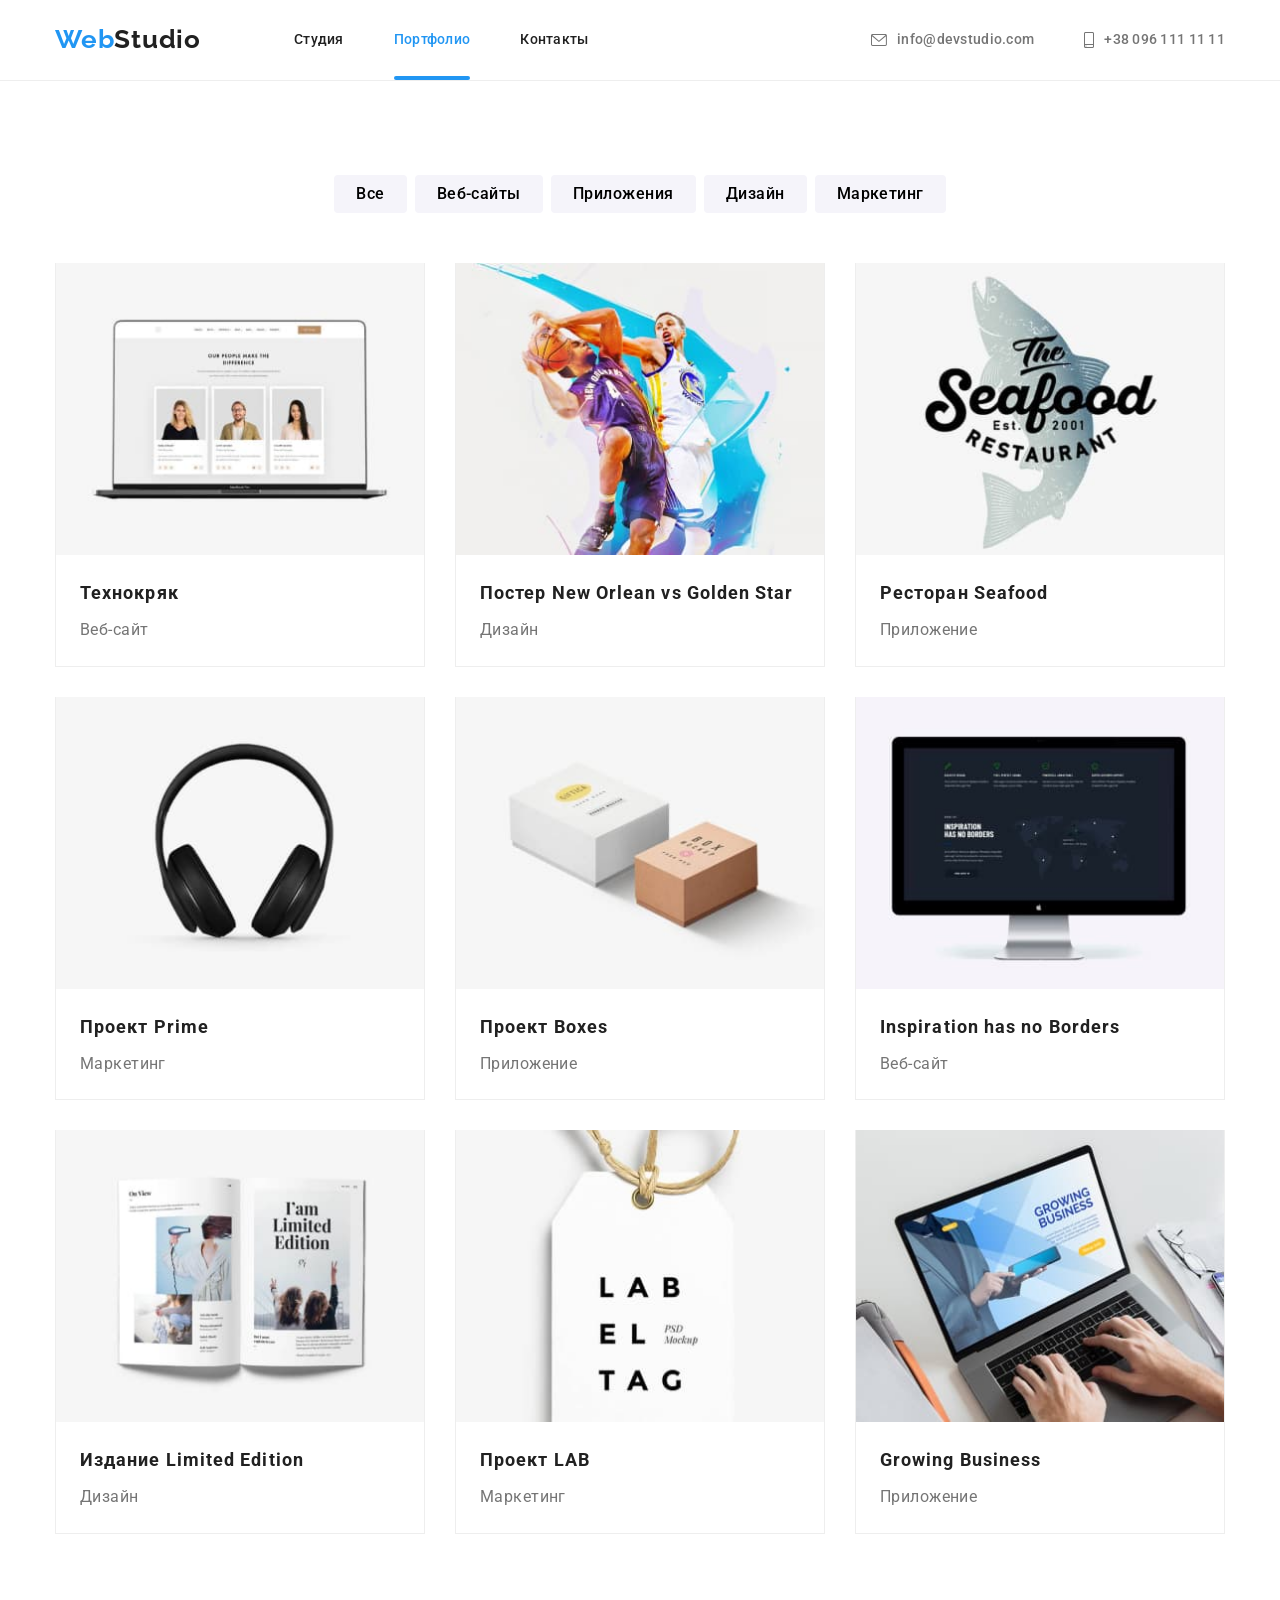
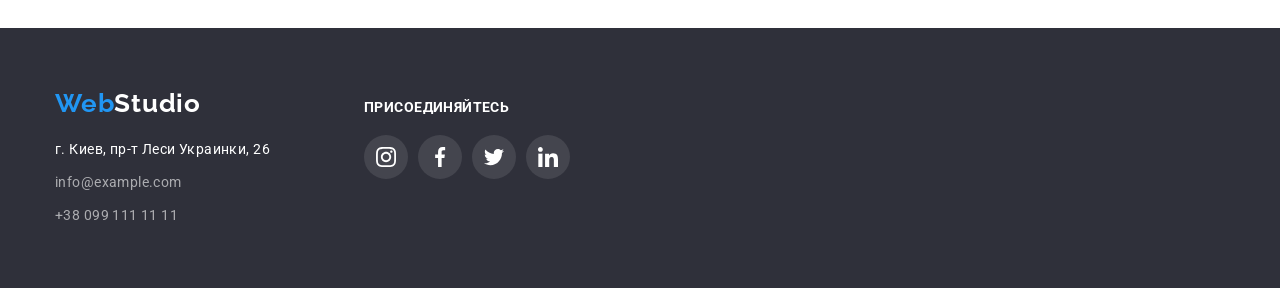
==== portfolio.html @ 8bd81fed "Lesson 6" ====
<!DOCTYPE html>
<html lang="ru">

<head>
  <meta charset="UTF-8">
  <meta http-equiv="X-UA-Compatible" content="IE=edge">
  <meta name="viewport" content="width=device-width, initial-scale=1.0">
  <title>Portfolio</title>
  <link href="https://fonts.googleapis.com/css2?family=Raleway:wght@700&family=Roboto:wght@400;500;700;900&display=swap"
    rel="stylesheet">
  <link rel="stylesheet" href="https://cdnjs.cloudflare.com/ajax/libs/modern-normalize/1.1.0/modern-normalize.min.css"
    integrity="sha512-wpPYUAdjBVSE4KJnH1VR1HeZfpl1ub8YT/NKx4PuQ5NmX2tKuGu6U/JRp5y+Y8XG2tV+wKQpNHVUX03MfMFn9Q=="
    crossorigin="anonymous" referrerpolicy="no-referrer" />
  <link rel="stylesheet" type="text/css" href="./css/styles.css">
</head>

<body>
  <!-- Шапка -->
  <header class="page-header">
    <div class="container">
      <!-- Блок навигации -->
      <div class="header-flex">
        <nav class="nav">
          <a class="logo" href="./index.html">Web<span class="studio">Studio</span></a>
          <ul class="site-nav">
            <li class="item"><a class="link" href="./index.html">Студия</a></li>
            <li class="item"><a class="link current" href="./portfolio.html">Портфолио</a></li>
            <li class="item"><a class="link" href="#">Контакты</a></li>
          </ul>
        </nav>
        <!-- Блок контактов -->
        <div class="contacts">
          <a class="link" href="mailto:info@devstudio.com">
            <svg class="icon" width="16" height="12">
              <use href="./images/icons.svg#icon-envelope"></use>
            </svg>
            info@devstudio.com</a>
          <a class="link" href="tel:+380961111111">
            <svg class="icon" width="10" height="16">
              <use href="./images/icons.svg#icon-smartphone"></use>
            </svg>
            +38 096 111 11 11</a>
        </div>
      </div>
    </div>
  </header>
  <!-- Основной контент -->
  <main>
    <section class="section">
      <div class="container">
        <h1 class="portfolio-section-title visually-hidden">Примеры наших работ</h1>
        <!-- Блок кнопок -->
        <ul class="examples-buton">
          <li class="item"><button class="btn" type="button">Все</button></li>
          <li class="item"><button class="btn" type="button">Веб-сайты</button></li>
          <li class="item"><button class="btn" type="button">Приложения</button></li>
          <li class="item"><button class="btn" type="button">Дизайн</button></li>
          <li class="item"><button class="btn" type="button">Маркетинг</button></li>
        </ul>
        <!-- Блок примеров работ -->
        <ul class="examples">
          <li class="item">
            <a href="#" class="example-link">
              <div class="example-thumb">
                <img src="./images/portf1.jpg" alt="Технокряк" width="368">
                <div class="overlay">
                  <p class="text">Ресурс предлагает комплексные предложения с разным уровнем функционала и сервисов. Все
                    это позволит посетителю получить
                    исчерпывающие сведения о компании или частном лице.</p>
                </div>
              </div>
              <div class="description">
                <h2 class="title">Технокряк</h2>
                <p class="text">Веб-сайт</p>
              </div>
            </a>
          </li>
          <li class="item">
            <a href="#" class="example-link">
              <div class="example-thumb">
                <img src="./images/portf2.jpg" alt="Постер New Orlean vs Golden Star" width="368">
                <div class="overlay">
                  <p class="text">Ресурс предлагает комплексные предложения с разным уровнем функционала и сервисов. Все
                    это позволит посетителю получить
                    исчерпывающие сведения о компании или частном лице.</p>
                </div>
              </div>
              <div class="description">
                <h2 class="title">Постер New Orlean vs Golden Star</h2>
                <p class="text">Дизайн</p>
              </div>
            </a>
          </li>
          <li class="item">
            <a href="#" class="example-link">
              <div class="example-thumb">
                <img src="./images/portf3.jpg" alt="Ресторан Seafood" width="368">
                <div class="overlay">
                  <p class="text">Ресурс предлагает комплексные предложения с разным уровнем функционала и сервисов. Все
                    это позволит посетителю получить
                    исчерпывающие сведения о компании или частном лице.</p>
                </div>
              </div>
              <div class="description">
                <h2 class="title">Ресторан Seafood</h2>
                <p class="text">Приложение</p>
              </div>
            </a>
          </li>
          <li class="item">
            <a href="" class="example-link">
              <div class="example-thumb">
                <img src="./images/portf4.jpg" alt="Проект Prime" width="368">
                <div class="overlay">
                  <p class="text">Ресурс предлагает комплексные предложения с разным уровнем функционала и сервисов. Все
                    это позволит посетителю получить
                    исчерпывающие сведения о компании или частном лице.</p>
                </div>
              </div>
              <div class="description">
                <h2 class="title">Проект Prime</h2>
                <p class="text">Маркетинг</p>
              </div>
            </a>
          </li>
          <li class="item">
            <a href="" class="example-link">
              <div class="example-thumb">
                <img src="./images/portf5.jpg" alt="Проект Boxes" width="368">
                <div class="overlay">
                  <p class="text">Ресурс предлагает комплексные предложения с разным уровнем функционала и сервисов. Все
                    это позволит посетителю получить
                    исчерпывающие сведения о компании или частном лице.</p>
                </div>
              </div>
              <div class="description">
                <h2 class="title">Проект Boxes</h2>
                <p class="text">Приложение</p>
              </div>
            </a>
          </li>
          <li class="item">
            <a href="" class="example-link">
              <div class="example-thumb">
                <img src="./images/portf6.jpg" alt="Inspiration has no Borders" width="368">
                <div class="overlay">
                  <p class="text">Ресурс предлагает комплексные предложения с разным уровнем функционала и сервисов. Все
                    это позволит посетителю получить
                    исчерпывающие сведения о компании или частном лице.</p>
                </div>
              </div>
              <div class="description">
                <h2 class="title">Inspiration has no Borders</h2>
                <p class="text">Веб-сайт</p>
              </div>
            </a>
          </li>
          <li class="item">
            <a href="" class="example-link">
              <div class="example-thumb">
                <img src="./images/portf7.jpg" alt="Издание Limited Edition" width="368">
                <div class="overlay">
                  <p class="text">Ресурс предлагает комплексные предложения с разным уровнем функционала и сервисов. Все
                    это позволит посетителю получить
                    исчерпывающие сведения о компании или частном лице.</p>
                </div>
              </div>
              <div class="description">
                <h2 class="title">Издание Limited Edition</h2>
                <p class="text">Дизайн</p>
              </div>
            </a>
          </li>
          <li class="item">
            <a href="" class="example-link">
              <div class="example-thumb">
                <img src="./images/portf8.jpg" alt="Проект LAB" width="368">
                <div class="overlay">
                  <p class="text">Ресурс предлагает комплексные предложения с разным уровнем функционала и сервисов. Все
                    это позволит посетителю получить
                    исчерпывающие сведения о компании или частном лице.</p>
                </div>
              </div>
              <div class="description">
                <h2 class="title">Проект LAB</h2>
                <p class="text">Маркетинг</p>
              </div>
            </a>
          </li>
          <li class="item">
            <a href="" class="example-link">
              <div class="example-thumb">
                <img src="./images/portf9.jpg" alt="Growing Business" width="368">
                <div class="overlay">
                  <p class="text">Ресурс предлагает комплексные предложения с разным уровнем функционала и сервисов. Все
                    это позволит посетителю получить
                    исчерпывающие сведения о компании или частном лице.</p>
                </div>
              </div>
              <div class="description">
                <h2 class="title">Growing Business</h2>
                <p class="text">Приложение</p>
              </div>
            </a>
          </li>
        </ul>
      </div>
    </section>
  </main>
  <!-- Подвал -->
  <footer class="footer">
    <div class="container flex">
      <div class="studio-address">
        <a class="logo-footer" href="./index.html">Web<span class="studio-footer">Studio</span></a>
        <address>
          <ul class="address">
            <li class="sity">г. Киев, пр-т Леси Украинки, 26</li>
            <li class="sity-link"><a class="link" href="mailto:info@example.com">info@example.com</a></li>
            <li class="sity-link"><a class="link" href="tel:+380991111111">+38 099 111 11 11</a></li>
          </ul>
        </address>
      </div>
      <div class="social">
        <p class="social-text">Присоединяйтесь</p>
        <ul class="social-list">
          <li class="item">
            <a href="#" class="link">
              <svg class="icon" width="20" height="20">
                <use href="./images/icons.svg#icon-instagram"></use>
              </svg>
            </a>
          </li>
          <li class="item">
            <a href="#" class="link">
              <svg class="icon" width="20" height="20">
                <use href="./images/icons.svg#icon-facebook"></use>
              </svg>
            </a>
          </li>
          <li class="item">
            <a href="#" class="link">
              <svg class="icon" width="20" height="20">
                <use href="./images/icons.svg#icon-twitter"></use>
              </svg>
            </a>
          </li>
          <li class="item">
            <a href="#" class="link">
              <svg class="icon" width="20" height="20">
                <use href="./images/icons.svg#icon-linkedin"></use>
              </svg>
            </a>
          </li>
        </ul>
      </div>
    </div>
  </footer>
</body>

</html>
---- css/styles.css ----
:root {
    --primary-text-color: #757575;
    --title-text-color: #212121;
    --acent-color: #2196F3;
    --primary-white-color: #ffffff;
    --primay-grey-color: #2F303A;
    --address-link-color: rgba(255, 255, 255, 0.6);
    --examples-button-color: #F5F4FA;
    --border-color: #eeeeee;
    --primary-icon-color: #AFB1B8;
    --footer-fon-social-link: rgba(255, 255, 255, 0.1);
    --primary-animation-function: cubic-bezier(0.4, 0, 0.2, 1);
}

/* Цвет фона #ffffff */
/* Цвет фона героя и футера #2F303A */
/* Цвет фона "Наша команда" #F5F4FA */
/* Цвет основного текста #757575 */
/* Цвет вторичного текста #212121 */
/* Белый #ffffff */
/* Акцент #2196F3 */
/* в футере #FFFFFF 60 % */

/* Стили Веб-сайта */
/* Style Web-site */

/* Основные стили страницы */
/* Basic Page Styles */
body {
    background-color: var(--primary-white-color);
    color: var(--primary-text-color);
    font-family: 'Roboto', sans-serif;
    font-size: 14px;
    letter-spacing: 0.03em;
}

/* Сброс свойств */
/* Reset properties */
ul {
    list-style: none;
}

a {
    text-decoration: none;
}

img {
    display: block;
}


/* container */
/* Служит для обертывания секций 
(задается основная ширина, отступы, центрирование */
.container {
    width: 1200px;
    margin-left: auto;
    margin-right: auto;
    padding-left: 15px;
    padding-right: 15px;
}


/* Шапка сайта */
/* Header */
.page-header {
    border-bottom: 1px solid var(--border-color);
}

.header-flex {
    display: flex;
}

.nav {
    display: flex;
}

/* Логотип */
/* logo */
.logo {
    display: block;
    align-items: center;
    padding-top: 24px;
    padding-bottom: 25px;
    margin-right: 93px;
    color: var(--acent-color);
    font-family: 'Raleway', sans-serif;
    font-weight: 700;
    font-size: 26px;
    line-height: 1.19;
    letter-spacing: 0.03em;
}

.logo .studio {
    color: var(--title-text-color);
}



/* Навигация сайта */
/* site-nav */
.site-nav {
    display: flex;
    align-items: center;
    margin-top: 0;
    margin-bottom: 0;
    padding-left: 0;

}

.site-nav .item {

    margin-right: 50px;
}

.site-nav .item:last-child {
    margin-right: 0;
}

.site-nav .link {
    display: block;
    padding-top: 32px;
    padding-bottom: 32px;
    color: var(--title-text-color);
    font-weight: 500;
    font-size: 14px;
    line-height: 1.14;
    letter-spacing: 0.02em;
    transition-property: color;
    transition-duration: 250ms;
    transition-timing-function: var(--primary-animation-function);
    transition-delay: 0ms;

}

.site-nav .link:hover,
.site-nav .link:focus {
    color: var(--acent-color);
}

.site-nav .link.current {
    color: var(--acent-color);
    position: relative;
}

.site-nav .link.current::after {
    position: absolute;
    left: 0;
    bottom: 0;
    width: 100%;
    height: 4px;
    display: block;
    content: "";
    background-color: var(--acent-color);
    border-radius: 2px;
}

/* .site-nav .link.current::after {
    content: "";
    display: block;
    height: 4px;
    background-color: var(--acent-color);
    border-radius: 2px;
} */



/* Блок контактов */
/* contacts */
.contacts {
    display: flex;
    align-items: center;
    margin-left: auto;

}

.contacts .link {
    display: flex;
    align-items: center;
    padding-top: 32px;
    padding-bottom: 32px;
    margin-right: 50px;
    color: var(--primary-text-color);
    fill: var(--primary-text-color);
    font-weight: 500;
    font-size: 14px;
    line-height: 1.14;
    letter-spacing: 0.02em;
    transition-property: color, fill;
    transition-duration: 250ms;
    transition-timing-function: var(--primary-animation-function);
    transition-delay: 0ms;
}

.contacts .link:last-child {
    margin-right: 0;
}

.contacts .link:hover,
.contacts .link:focus {
    color: var(--acent-color);
    fill: var(--acent-color);
}

.contacts .icon {
    margin-right: 10px;
}

/* Блок герой */
/* hero */
.hero {
    padding: 200px 0;
    background-color: var(--primay-grey-color);
    background-image: linear-gradient(rgba(47, 48, 58, 0.4), rgba(47, 48, 58, 0.4)), url(../images/backgroundHero.jpg);
    background-repeat: no-repeat;
    background-position: 50% 50%;
    text-align: center;
    max-width: 1600px;
    margin: 0 auto;
}

.hero .title {
    width: 696px;
    color: var(--primary-white-color);
    font-weight: 900;
    font-size: 44px;
    line-height: 1.36;
    letter-spacing: 0.06em;
    text-transform: uppercase;
    margin-top: 0;
    margin-bottom: 30px;
    margin-left: auto;
    margin-right: auto;

}

.hero .btn {
    background-color: var(--acent-color);
    color: var(--primary-white-color);
    font-weight: 700;
    font-size: 16px;
    line-height: 1.87;
    letter-spacing: 0.06em;
    text-align: center;
    cursor: pointer;
    min-width: 200px;
    padding: 10px 32px;
    border: 0;
    border-radius: 4px;
}



/* Секция */
/* section */

.section {
    padding-top: 94px;
    padding-bottom: 94px;
}

.section-title {
    color: var(--title-text-color);
    font-weight: 700;
    font-size: 36px;
    line-height: 1.17;
    text-align: center;
    letter-spacing: 0.03em;
    margin-top: 0;
    margin-bottom: 50px;
}

/* Секция преимуществ */
/* features-section */

/* Блок преимуществ */
/* features block */
.section-title.visually-hidden {
    position: absolute;
    width: 1px;
    height: 1px;
    margin: -1px;
    border: 0;
    padding: 0;
    white-space: nowrap;
    clip-path: inset(100%);
    clip: rect(0 0 0 0);
    overflow: hidden;
}

.features-list {
    display: flex;
    justify-content: space-between;
    margin-top: 0;
    margin-bottom: 0;
    padding-left: 0;
}

.features-list .title {
    color: var(--title-text-color);
    font-weight: 700;
    font-size: 14px;
    line-height: 1.14;
    letter-spacing: 0.03em;
    text-transform: uppercase;
    margin-top: 0;
    margin-bottom: 10px;
}

.features-list .text {
    max-width: 270px;
    line-height: 1.71;
    margin-top: 0;
    margin-bottom: 0;
}

.features-list .thumb {
    background-color: var(--examples-button-color);
    border-radius: 4px;
    display: flex;
    height: 120px;
    align-items: center;
    justify-content: center;
    margin-bottom: 30px;
}

/* Блок работы */
/* Work block */
.work {
    display: flex;
    justify-content: space-between;
    margin-top: 0;
    margin-bottom: 0;
    padding-left: 0;
}

.section.work {
    padding-top: 0;
}

.work .item {
    position: relative;
}

.work .title {
    margin-top: 0;
    margin-bottom: 0;
    color: var(--primary-white-color);
    font-size: 14px;
    line-height: 1.14;
    text-transform: uppercase;

}

.work .text-img {
    position: absolute;
    left: 0;
    bottom: 0;
    width: 100%;
    height: 70px;
    display: flex;
    justify-content: center;
    align-items: center;
    background-color: rgba(47, 48, 58, 0.8);
}

/* Секция команды */
/* team-section */

.team {
    background-color: var(--examples-button-color);
}

.team-list {
    display: flex;
    flex-wrap: wrap;
    align-items: flex-start;
    margin-left: -30px;
    margin-top: 0;
    margin-bottom: 0;
    padding-left: 0;
}

.team-list>.item {
    margin-left: 30px;
    border: 1px solid var(--border-color);
    border-top: 0;
    border-radius: 0 0 4px 4px;
    box-shadow: 0px 1px 3px rgba(0, 0, 0, 0.12),
        0px 1px 1px rgba(0, 0, 0, 0.14),
        0px 2px 1px rgba(0, 0, 0, 0.2);
}

.team-list>.item:not(:nth-last-child(-n+4)) {
    margin-bottom: 30px;
}

.team-list .title {
    color: var(--title-text-color);
    font-weight: 500;
    font-size: 16px;
    line-height: 1.19;
    text-align: center;
    margin-top: 0;
    margin-bottom: 10px;
}

.team-list .text {
    font-size: 16px;
    line-height: 1.19;
    text-align: center;
    margin-top: 0;
    margin-bottom: 16px;
}

.team-list .content-team {
    padding: 30px 32px;
    background-color: var(--primary-white-color);
}

.social-list {
    display: flex;
    justify-content: space-between;
    padding-left: 0;
}

.social-list .link {
    display: flex;
    justify-content: center;
    align-items: center;
    width: 44px;
    height: 44px;
    border-radius: 50%;
    fill: var(--primary-icon-color);
    transition-property: background-color, fill;
    transition-duration: 250ms;
    transition-timing-function: var(--primary-animation-function);
    transition-delay: 0ms;
}

.social-list .link:hover,
.social-list .link:focus {
    background-color: var(--acent-color);
    fill: var(--primary-white-color);
}


.clients-list {
    display: flex;
    flex-wrap: wrap;
    justify-content: space-between;
    margin-top: 0;
    margin-bottom: 0;
    padding-left: 0;
}


.clients-list .link {
    display: flex;
    justify-content: center;
    align-items: center;
    width: 170px;
    height: 92px;
    border: 1px solid var(--primary-icon-color);
    border-radius: 4px;
    fill: var(--primary-icon-color);
    transition-property: border, fill;
    transition-duration: 250ms;
    transition-timing-function: var(--primary-animation-function);
    transition-delay: 0ms;
}

.clients-list .link:hover,
.clients-list .link:focus {
    border: 1px solid var(--acent-color);
    fill: var(--acent-color);
}

/* Подвал */
/* footer */
.footer {
    background-color: var(--primay-grey-color);
    line-height: 1.71;
    letter-spacing: 0.03em;
    padding-top: 60px;
    padding-bottom: 60px;
}

.logo-footer {
    display: block;
    align-items: center;
    margin-right: 93px;
    color: var(--acent-color);
    font-family: 'Raleway', sans-serif;
    font-weight: 700;
    font-size: 26px;
    line-height: 1.19;
    letter-spacing: 0.03em;
}

.logo-footer .studio-footer {
    color: var(--primary-white-color);
}

.footer .logo-footer {
    margin-bottom: 20px;
    display: block;
}

.address {
    margin-top: 0;
    margin-bottom: 0;
    padding-left: 0;
}

.address .link {
    color: var(--address-link-color);
    font-style: normal;
    line-height: 1.71;
}

.address .sity {
    color: var(--primary-white-color);
    font-style: normal;
    margin-bottom: 9px;
}

.address .sity-link {
    margin-bottom: 9px;
}

.sity-link:last-child {
    margin-bottom: 0;
}

.footer .social {
    width: 206px;
}

.footer .social-text {
    margin-top: 0;
    margin-bottom: 20px;
    color: var(--primary-white-color);
    font-weight: 700;
    line-height: 1.14;
    text-transform: uppercase;
}

.footer .social-list {
    margin-top: 0;
    margin-bottom: 0;
    padding-right: 0;
}

.container.flex {
    display: flex;
    align-items: baseline;
}

.footer .studio-address {
    margin-right: 70px;
}

.footer .social-list .link {
    background-color: var(--footer-fon-social-link);
    fill: var(--primary-white-color);
    transition-property: background-color;
    transition-duration: 250ms;
    transition-timing-function: var(--primary-animation-function);
    transition-delay: 0ms;
}

.footer .social-list .link:hover,
.footer .social-list .link:focus {
    background-color: var(--acent-color);
}

.backdrop {
    position: fixed;
    left: 0;
    top: 0;
    width: 100vw;
    height: 100vh;
    background-color: rgba(0, 0, 0, 0.2);
    transition-property: opacity, visibility;
    transition-duration: 250ms;
    transition-timing-function: var(--primary-animation-function);
}

.backdrop.is-hidden {
    opacity: 0;
    visibility: hidden;
    pointer-events: none;
}

.backdrop.is-hidden .modal {
    transform: translate(-50%, -50%) scale(0.5);
}

.modal {
    position: absolute;
    width: 528px;
    height: 580px;
    left: 50%;
    top: 50%;
    transform: translate(-50%, -50%) scale(1);
    background-color: var(--primary-white-color);
    transition-property: transform;
    transition-duration: 250ms;
    transition-timing-function: var(--primary-animation-function);
}

.modal-close-btn {
    position: absolute;
    top: 8px;
    right: 8px;
    width: 30px;
    height: 30px;
    padding: 0;
    display: flex;
    justify-content: center;
    align-items: center;
    border: 1px solid rgba(0, 0, 0, 0.1);
    border-radius: 50%;
    background-color: transparent;
    cursor: pointer;
}

/* Портфолио */
/* portfolio */

.portfolio-section-title {
    margin-top: 0;
    margin-bottom: 94px;
    color: var(--title-text-color);
    font-weight: 700;
    font-size: 36px;
    line-height: 1.17;
    text-align: center;
    letter-spacing: 0.03em;
}

.portfolio-section-title.visually-hidden {
    position: absolute;
    width: 1px;
    height: 1px;
    margin: -1px;
    border: 0;
    padding: 0;
    white-space: nowrap;
    clip-path: inset(100%);
    clip: rect(0 0 0 0);
    overflow: hidden;
}


/* Блок кнопок */
/* Button block */
.examples-buton {
    display: flex;
    justify-content: center;
    margin-top: 0;
    margin-bottom: 50px;
    padding-left: 0;
}

.examples-buton .btn {
    background-color: var(--examples-button-color);
    cursor: pointer;
    font-weight: 500;
    font-size: 16px;
    line-height: 1.63;
    text-align: center;
    letter-spacing: 0.03em;
    padding: 6px 22px;
    border: none;
    border-radius: 4px;
    transition-property: background-color, color, box-shadow;
    transition-duration: 250ms;
    transition-timing-function: var(--primary-animation-function);
    transition-delay: 0ms;
}

.examples-buton .item:not(:last-child) {
    margin-right: 8px;
}

.examples-buton .btn:hover,
.examples-buton .btn:focus {
    box-shadow: 0px 3px 1px rgba(0, 0, 0, 0.1), 0px 1px 2px rgba(0, 0, 0, 0.08), 0px 2px 2px rgba(0, 0, 0, 0.12);
    background-color: var(--acent-color);
    color: var(--primary-white-color);
    cursor: pointer;
}

/* Блок примеров работ */
/* examples block */
.examples {
    display: flex;
    flex-wrap: wrap;
    margin-left: -30px;
    margin-top: 0;
    margin-bottom: 0;
    padding-left: 0;
}

.examples .item {
    margin-left: 30px;
    border: 1px solid var(--border-color);
    border-top: 0;

}

.examples .example-link {
    position: relative;
    display: block;
    color: inherit;
    font-size: inherit;
    transition-property: box-shadow;
    transition-duration: 250ms;
    transition-timing-function: var(--primary-animation-function);
    transition-delay: 0ms;
}

.examples .example-link:hover {
    box-shadow: 0px 1px 1px rgba(0, 0, 0, 0.12),
        0px 4px 4px rgba(0, 0, 0, 0.06),
        1px 4px 6px rgba(0, 0, 0, 0.16);
}

.examples .item:not(:nth-last-child(-n+3)) {
    margin-bottom: 30px;
}

/* Блок описания картинок */
/* Image description block */
.description {
    padding: 20px 24px;
}

.examples .title {
    margin-top: 0;
    margin-bottom: 4px;
    color: var(--title-text-color);
    font-weight: 700;
    font-size: 18px;
    line-height: 2;
    letter-spacing: 0.06em;
}

.examples .text {
    margin-top: 0;
    margin-bottom: 0;
    font-size: 16px;
    line-height: 1.88;
}

.example-thumb {
    position: relative;
    overflow: hidden;
}


.overlay {
    position: absolute;
    left: 0;
    top: 0;
    width: 100%;
    height: 100%;
    display: flex;
    justify-content: center;
    align-items: center;
    transform: translateY(100%);
    transition-property: transform;
    transition-duration: 250ms;
    transition-timing-function: var(--primary-animation-function);
    transition-delay: 0ms;
    background-color: rgba(33, 150, 243, 0.9);

}

.overlay .text {
    width: 322px;
    font-size: 18px;
    line-height: 1.55;
    color: var(--primary-white-color);
}

.example-link:hover .overlay {
    transform: translateY(0);
}
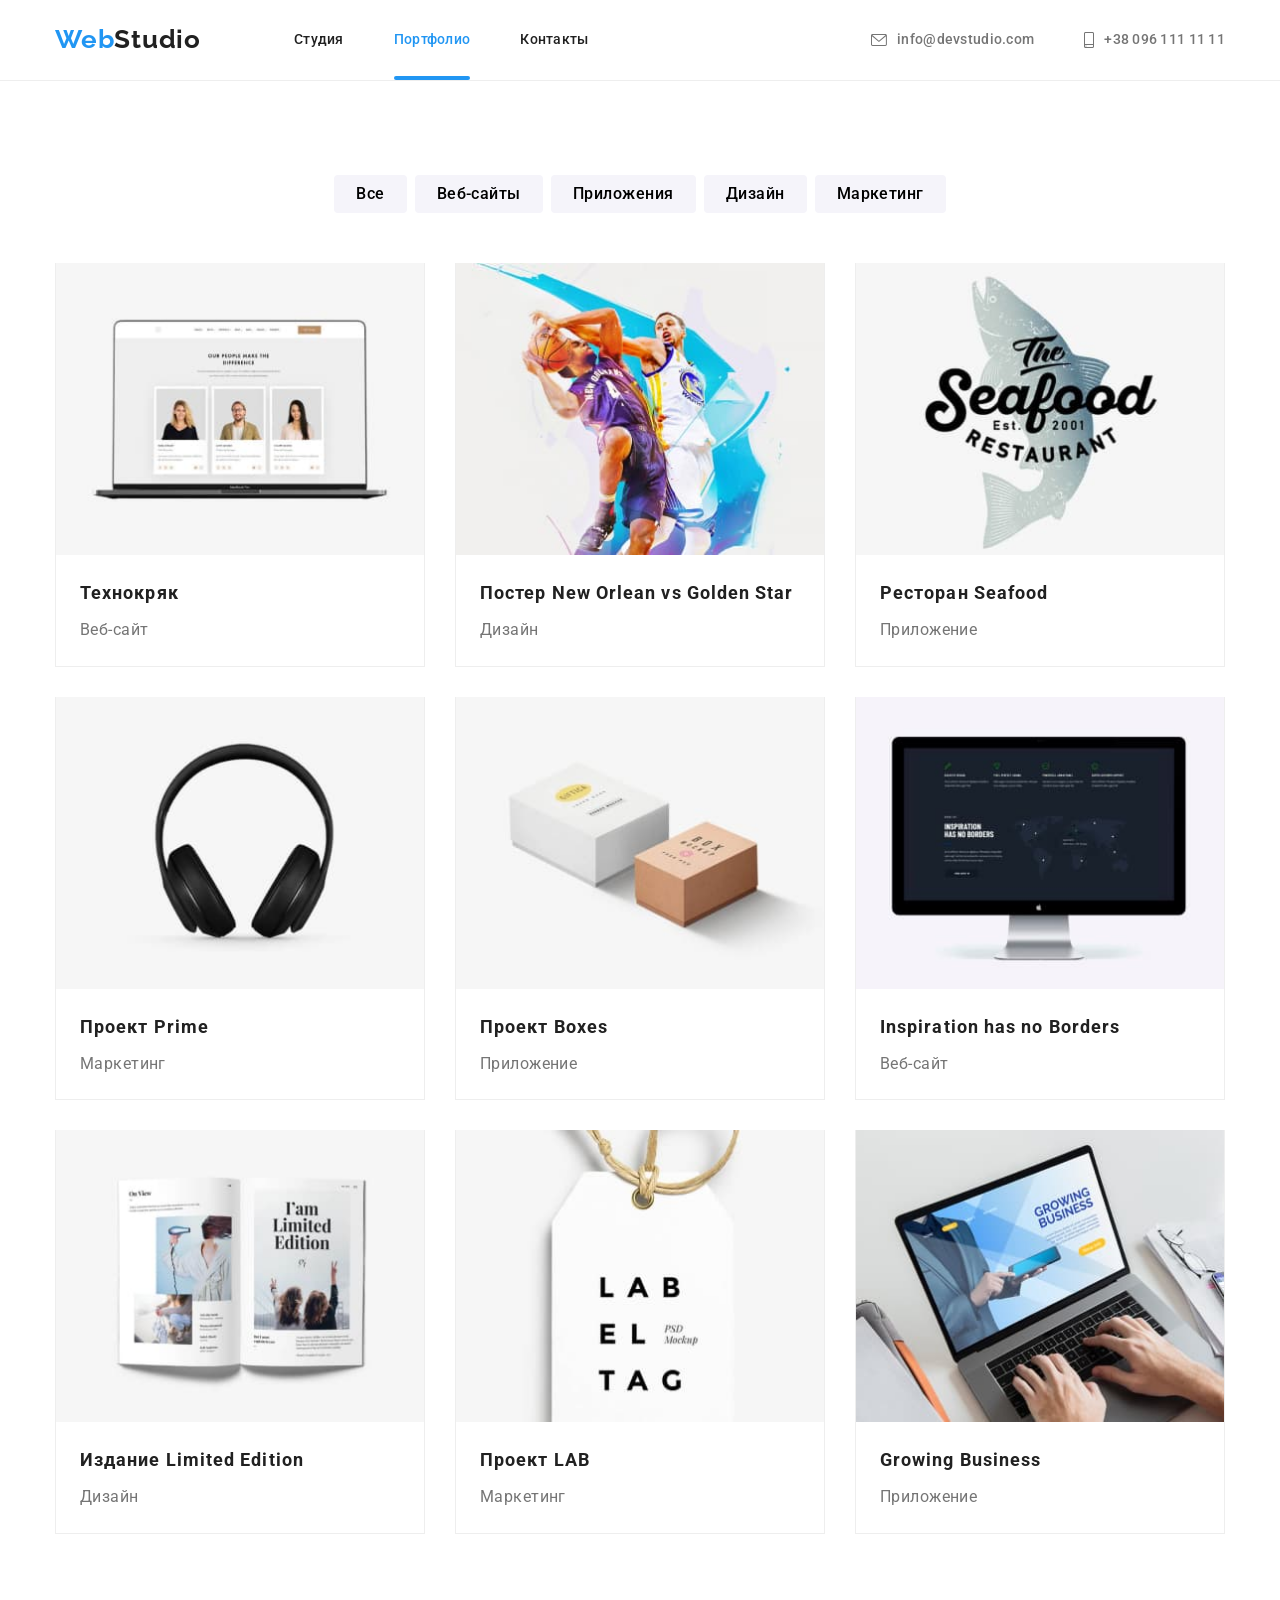
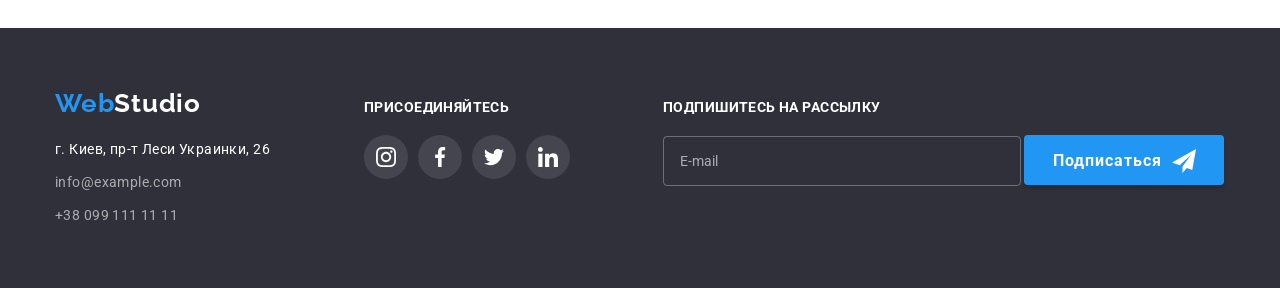
==== commit b908b214: "Lesson 6 upgrade" ====
--- a/portfolio.html
+++ b/portfolio.html
@@ -215,8 +215,12 @@
         <address>
           <ul class="address">
             <li class="sity">г. Киев, пр-т Леси Украинки, 26</li>
-            <li class="sity-link"><a class="link" href="mailto:info@example.com">info@example.com</a></li>
-            <li class="sity-link"><a class="link" href="tel:+380991111111">+38 099 111 11 11</a></li>
+            <li class="sity-link">
+              <a class="link" href="mailto:info@example.com">info@example.com</a>
+            </li>
+            <li class="sity-link">
+              <a class="link" href="tel:+380991111111">+38 099 111 11 11</a>
+            </li>
           </ul>
         </address>
       </div>
@@ -252,6 +256,11 @@
             </a>
           </li>
         </ul>
+      </div>
+      <div class="subscription">
+        <p class="social-text">Подпишитесь на рассылку</p>
+        <input type="email" class="subscription-input" placeholder="E-mail">
+        <button type="submit" class="btn">Подписаться</button>
       </div>
     </div>
   </footer>
--- a/css/styles.css
+++ b/css/styles.css
@@ -7,9 +7,11 @@
     --address-link-color: rgba(255, 255, 255, 0.6);
     --examples-button-color: #F5F4FA;
     --border-color: #eeeeee;
+    --border-modal-color: rgba(33, 33, 33, 0.2);
     --primary-icon-color: #AFB1B8;
     --footer-fon-social-link: rgba(255, 255, 255, 0.1);
     --primary-animation-function: cubic-bezier(0.4, 0, 0.2, 1);
+    --placeholder-color: rgba(117, 117, 117, 0.5);
 }
 
 /* Цвет фона #ffffff */
@@ -52,6 +54,20 @@
 /* container */
 /* Служит для обертывания секций 
 (задается основная ширина, отступы, центрирование */
+
+.visually-hidden {
+    position: absolute;
+    width: 1px;
+    height: 1px;
+    margin: -1px;
+    border: 0;
+    padding: 0;
+    white-space: nowrap;
+    clip-path: inset(100%);
+    clip: rect(0 0 0 0);
+    overflow: hidden;
+}
+
 .container {
     width: 1200px;
     margin-left: auto;
@@ -247,6 +263,7 @@
     padding: 10px 32px;
     border: 0;
     border-radius: 4px;
+    box-shadow: 0px 4px 4px rgba(0, 0, 0, 0.15);
 }
 
 
@@ -535,6 +552,7 @@
 
 .footer .social {
     width: 206px;
+    margin-right: 93px;
 }
 
 .footer .social-text {
@@ -573,6 +591,49 @@
 .footer .social-list .link:hover,
 .footer .social-list .link:focus {
     background-color: var(--acent-color);
+}
+
+.subscription .btn {
+    display: inline-block;
+    margin: 0 auto;
+    background-color: var(--acent-color);
+    color: var(--primary-white-color);
+    font-weight: 700;
+    font-size: 16px;
+    line-height: 1.87;
+    letter-spacing: 0.06em;
+    text-align: center;
+    cursor: pointer;
+    min-width: 200px;
+    height: 50px;
+    /* padding: 10px auto; */
+    border: 0;
+    border-radius: 4px;
+    box-shadow: 0px 4px 4px rgba(0, 0, 0, 0.15);
+}
+
+.subscription .btn::after {
+    content: "";
+    display: inline-block;
+    margin-left: 10px;
+    width: 24px;
+    height: 24px;
+    background-image: url(../images/iconsend.svg);
+    vertical-align: middle;
+}
+
+.subscription-input {
+    padding-left: 16px;
+    width: 358px;
+    height: 50px;
+    color: var(--primary-white-color);
+    border: 1px solid rgba(255, 255, 255, 0.3);
+    border-radius: 4px;
+    background-color: transparent;
+}
+
+.subscription-input::placeholder {
+    color: rgba(255, 255, 255, 0.6);
 }
 
 .backdrop {
@@ -603,6 +664,7 @@
     height: 580px;
     left: 50%;
     top: 50%;
+    padding: 40px;
     transform: translate(-50%, -50%) scale(1);
     background-color: var(--primary-white-color);
     transition-property: transform;
@@ -624,6 +686,166 @@
     border-radius: 50%;
     background-color: transparent;
     cursor: pointer;
+    transition-property: fill;
+    transition-duration: 250ms;
+    transition-timing-function: var(--primary-animation-function);
+}
+
+.modal-close-btn:hover,
+.modal-close-btn:focus .icon-modal {
+    fill: var(--acent-color);
+}
+
+.modal-form-explanation {
+    margin-top: 0;
+    margin-bottom: 12px;
+    color: var(--title-text-color);
+    font-weight: 700;
+    font-size: 20px;
+    line-height: 1.15;
+    text-align: center;
+}
+
+.contact-form-input-wrapper {
+    position: relative;
+    display: block;
+    margin-top: 4px;
+
+}
+
+.contact-form-field {
+    display: block;
+    margin-bottom: 10px;
+}
+
+.contact-form-field.textarea {
+    margin-bottom: 20px;
+}
+
+.contact-form-input {
+    width: 100%;
+    height: 40px;
+    padding-left: 42px;
+    border: 1px solid var(--border-modal-color);
+    border-radius: 4px;
+    transition-property: border-color;
+    transition-duration: 250ms;
+    transition-timing-function: var(--primary-animation-function);
+}
+
+.contact-form-input:focus {
+    outline: none;
+    border-color: var(--acent-color);
+
+}
+
+.contact-form-input:hover {
+    cursor: pointer;
+}
+
+.contact-form-input:focus+.contact-form-icon {
+    fill: var(--acent-color);
+}
+
+.contact-form-input-label {
+    font-size: 12px;
+    line-height: 1.17;
+    letter-spacing: 0.01em;
+    color: var(--primary-text-color);
+}
+
+.contact-form-messag {
+    width: 100%;
+    height: 120px;
+    padding: 12px 16px;
+    resize: none;
+    border: 1px solid var(--border-modal-color);
+    border-radius: 4px;
+    transition-property: border-color;
+    transition-duration: 250ms;
+    transition-timing-function: var(--primary-animation-function);
+}
+
+.contact-form-messag:focus {
+    outline: none;
+    border-color: var(--acent-color);
+
+}
+
+.contact-form-messag:hover {
+    cursor: pointer;
+}
+
+.contact-form-messag::placeholder {
+    color: var(--placeholder-color);
+}
+
+.contact-form-checkbox-wraper {
+    margin-bottom: 30px;
+}
+
+.contact-form-checkbox-label .link {
+    color: var(--acent-color);
+    text-decoration: underline;
+}
+
+.contact-form-checkbox-label {
+    display: flex;
+    align-items: center;
+    line-height: 1.71;
+    color: var(--primary-text-color);
+}
+
+.contact-form-checkbox-label::before {
+    content: "";
+    display: inline-block;
+    width: 16px;
+    height: 15px;
+    margin-right: 7px;
+    border: 1px solid var(--title-text-color);
+    border-radius: 2px;
+    cursor: pointer;
+    transition-property: border;
+    transition-duration: 250ms;
+    transition-timing-function: var(--primary-animation-function);
+}
+
+.contact-form-checbox:focus+.contact-form-checkbox-label::before {
+    border: 1px solid var(--acent-color);
+}
+
+.contact-form-checbox:checked+.contact-form-checkbox-label::before {
+    background-image: url(../images/iconcheck.svg);
+    background-color: var(--acent-color);
+    border: none;
+}
+
+.contact-form-icon {
+    position: absolute;
+    left: 12px;
+    right: 0;
+    top: 50%;
+    transform: translateY(-50%);
+    transition-property: fill;
+    transition-duration: 250ms;
+    transition-timing-function: var(--primary-animation-function);
+}
+
+.contact-form .btn {
+    display: block;
+    margin: 0 auto;
+    background-color: var(--acent-color);
+    color: var(--primary-white-color);
+    font-weight: 700;
+    font-size: 16px;
+    line-height: 1.87;
+    letter-spacing: 0.06em;
+    cursor: pointer;
+    min-width: 200px;
+    padding: 10px 32px;
+    border: 0;
+    border-radius: 4px;
+    box-shadow: 0px 4px 4px rgba(0, 0, 0, 0.15);
 }
 
 /* Портфолио */
